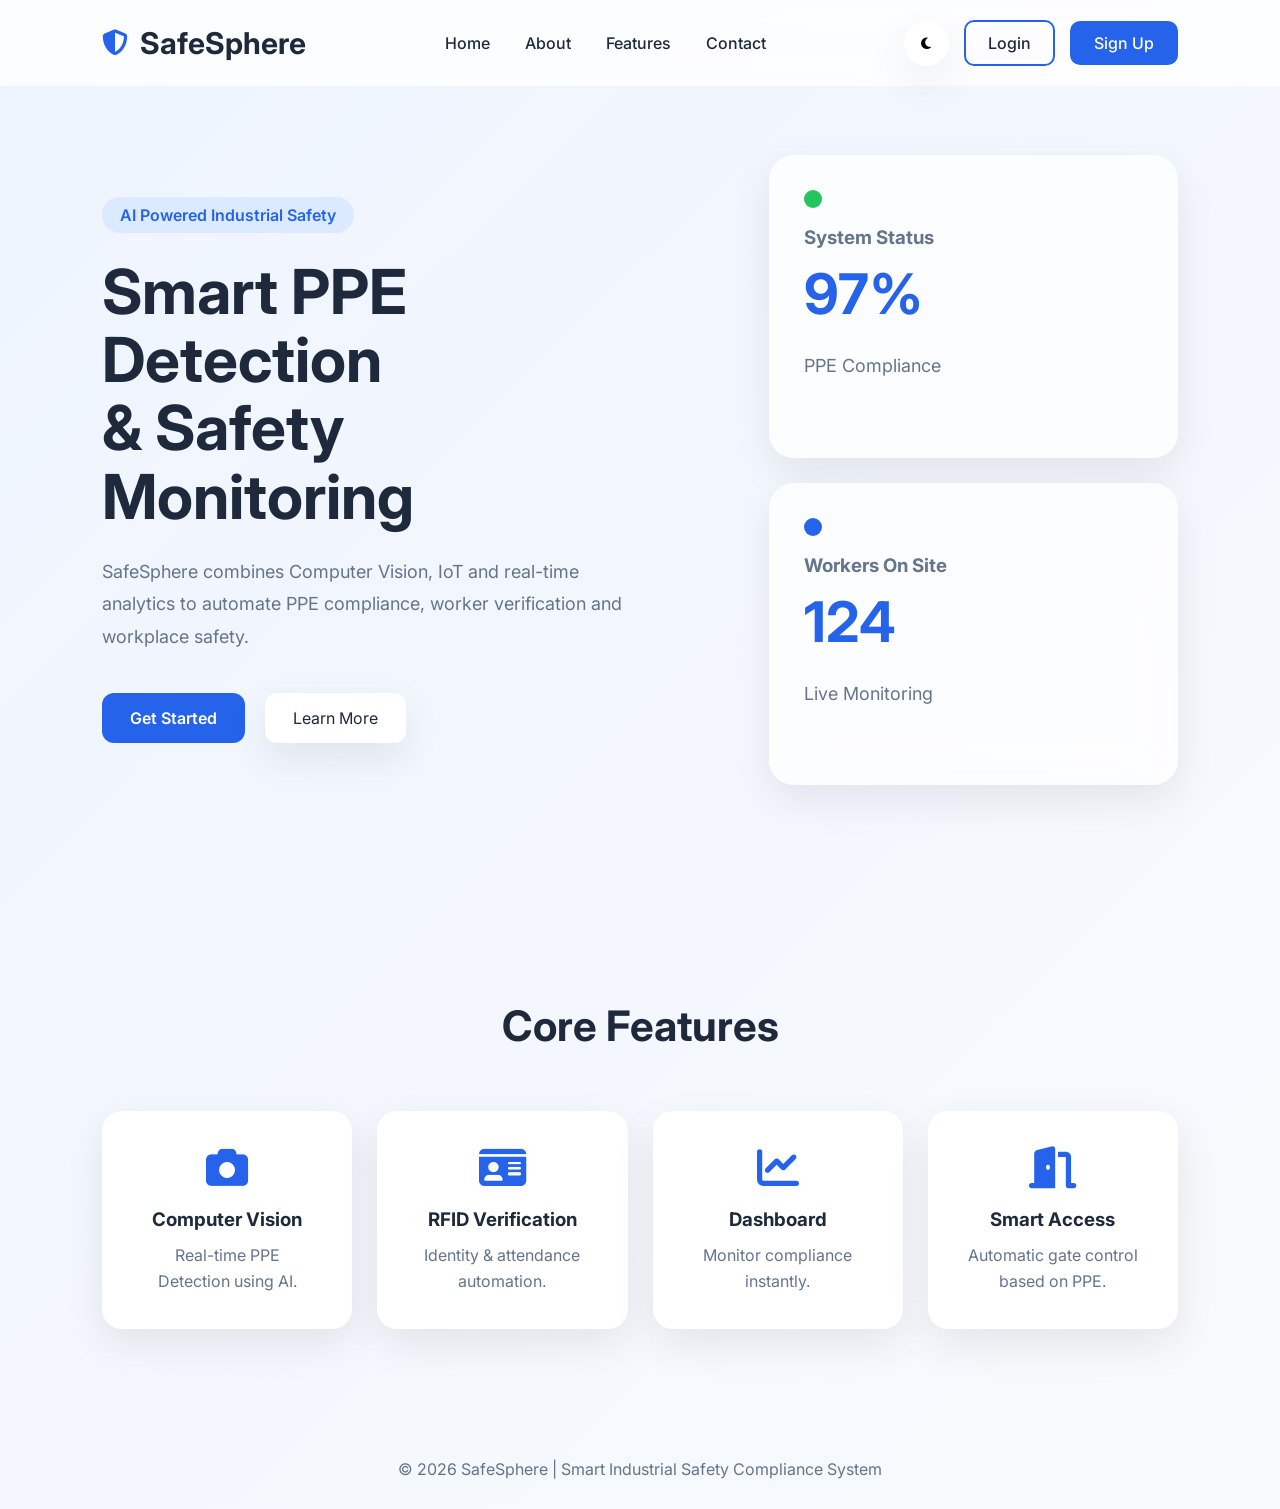
==== index.html @ 7d438024 "index.html" ====
<!DOCTYPE html>
<html lang="en">

<head>
    <meta charset="UTF-8">
    <meta name="viewport" content="width=device-width, initial-scale=1.0">

    <title>SafeSphere | Smart Industrial Safety</title>

    <link rel="stylesheet"
        href="https://cdnjs.cloudflare.com/ajax/libs/font-awesome/6.6.0/css/all.min.css">

    <link
        href="https://fonts.googleapis.com/css2?family=Inter:wght@300;400;500;600;700;800&display=swap"
        rel="stylesheet">

    <link rel="stylesheet" href="css/index.css">
</head>

<body>

    <!-- NAVBAR -->

    <nav class="navbar">

        <div class="logo">

            <i class="fa-solid fa-shield-halved"></i>

            <h2>SafeSphere</h2>

        </div>

        <ul>

            <li><a href="#">Home</a></li>

            <li><a href="#">About</a></li>

            <li><a href="#">Features</a></li>

            <li><a href="#">Contact</a></li>

        </ul>

        <div class="nav-buttons">

            <button id="theme-btn">

                <i class="fa-solid fa-moon"></i>

            </button>

            <a href="login.html" class="login-btn">

                Login

            </a>

            <a href="signup.html" class="signup-btn">

                Sign Up

            </a>

        </div>

    </nav>



    <!-- HERO -->

    <section class="hero">

        <div class="hero-text">

            <span class="tag">

                AI Powered Industrial Safety

            </span>

            <h1>

                Smart PPE Detection
                <br>
                & Safety Monitoring

            </h1>

            <p>

                SafeSphere combines Computer Vision, IoT and
                real-time analytics to automate PPE compliance,
                worker verification and workplace safety.

            </p>

            <div class="hero-buttons">

                <a href="login.html" class="primary">

                    Get Started

                </a>

                <a href="#" class="secondary">

                    Learn More

                </a>

            </div>

        </div>



        <div class="hero-right">

            <div class="glass-card">

                <div class="circle green"></div>

                <h3>System Status</h3>

                <h1>97%</h1>

                <p>PPE Compliance</p>

            </div>

            <div class="glass-card">

                <div class="circle blue"></div>

                <h3>Workers On Site</h3>

                <h1>124</h1>

                <p>Live Monitoring</p>

            </div>

        </div>

    </section>



    <!-- FEATURES -->

    <section class="features">

        <h2>Core Features</h2>

        <div class="feature-grid">

            <div class="feature">

                <i class="fa-solid fa-camera"></i>

                <h3>Computer Vision</h3>

                <p>Real-time PPE Detection using AI.</p>

            </div>

            <div class="feature">

                <i class="fa-solid fa-id-card"></i>

                <h3>RFID Verification</h3>

                <p>Identity & attendance automation.</p>

            </div>

            <div class="feature">

                <i class="fa-solid fa-chart-line"></i>

                <h3>Dashboard</h3>

                <p>Monitor compliance instantly.</p>

            </div>

            <div class="feature">

                <i class="fa-solid fa-door-open"></i>

                <h3>Smart Access</h3>

                <p>Automatic gate control based on PPE.</p>

            </div>

        </div>

    </section>



    <footer>

        © 2026 SafeSphere | Smart Industrial Safety Compliance System

    </footer>

<script src="js/index.js"></script>

</body>
</html>
---- css/index.css ----
*{
    margin:0;
    padding:0;
    box-sizing:border-box;
    font-family:'Inter',sans-serif;
}

:root{
    --primary:#2563EB;
    --dark:#0F172A;
    --light:#F8FAFC;
    --text:#1E293B;
    --gray:#64748B;
    --card:rgba(255,255,255,.75);
    --shadow:0 15px 40px rgba(0,0,0,.08);
}

body{
    background:linear-gradient(135deg,#EEF4FF,#F8FAFC);
    color:var(--text);
    transition:.4s;
}

/* NAVBAR */

.navbar{

    position:fixed;
    top:0;
    left:0;

    width:100%;

    display:flex;
    justify-content:space-between;
    align-items:center;

    padding:20px 8%;

    background:rgba(255,255,255,.8);
    backdrop-filter:blur(15px);

    z-index:999;
}

.logo{

    display:flex;
    align-items:center;
    gap:12px;

    font-size:20px;
    font-weight:700;

}

.logo i{

    color:var(--primary);
    font-size:26px;

}

.navbar ul{

    display:flex;
    gap:35px;

    list-style:none;

}

.navbar a{

    text-decoration:none;
    color:var(--text);
    font-weight:500;

}

.navbar a:hover{

    color:var(--primary);

}

.nav-buttons{

    display:flex;
    gap:15px;
    align-items:center;

}

.nav-buttons button{

    width:45px;
    height:45px;

    border:none;

    border-radius:50%;

    background:white;

    cursor:pointer;

    box-shadow:var(--shadow);

}

.login-btn{

    padding:11px 22px;

    border-radius:10px;

    border:2px solid var(--primary);

    color:var(--primary);

}

.signup-btn{

    padding:12px 24px;

    border-radius:10px;

    background:var(--primary);

    color:white !important;

}

/* HERO */

.hero{

    min-height:100vh;

    display:flex;

    justify-content:space-between;

    align-items:center;

    padding:120px 8% 80px;

}

.hero-text{

    width:50%;

}

.tag{

    display:inline-block;

    background:#DBEAFE;

    color:#2563EB;

    padding:8px 18px;

    border-radius:30px;

    margin-bottom:25px;

    font-weight:600;

}

.hero h1{

    font-size:62px;

    line-height:1.1;

    margin-bottom:25px;

}

.hero p{

    font-size:18px;

    color:var(--gray);

    line-height:1.8;

    margin-bottom:40px;

}

.hero-buttons{

    display:flex;

    gap:20px;

}

.primary{

    padding:15px 28px;

    background:var(--primary);

    color:white;

    border-radius:12px;

    text-decoration:none;

    font-weight:600;

}

.secondary{

    padding:15px 28px;

    background:white;

    color:var(--text);

    border-radius:12px;

    text-decoration:none;

    box-shadow:var(--shadow);

}

/* RIGHT */

.hero-right{

    width:38%;

    display:flex;

    flex-direction:column;

    gap:25px;

}

.glass-card{

    background:var(--card);

    backdrop-filter:blur(25px);

    border-radius:25px;

    padding:35px;

    box-shadow:var(--shadow);

    transition:.35s;

}

.glass-card:hover{

    transform:translateY(-8px);

}

.glass-card h3{

    color:var(--gray);

    margin-bottom:15px;

}

.glass-card h1{

    font-size:56px;

    color:var(--primary);

}

.circle{

    width:18px;

    height:18px;

    border-radius:50%;

    margin-bottom:18px;

}

.green{

    background:#22C55E;

}

.blue{

    background:#2563EB;

}

/* FEATURES */

.features{

    padding:100px 8%;

    text-align:center;

}

.features h2{

    font-size:42px;

    margin-bottom:60px;

}

.feature-grid{

    display:grid;

    grid-template-columns:repeat(4,1fr);

    gap:25px;

}

.feature{

    background:white;

    border-radius:20px;

    padding:35px;

    box-shadow:var(--shadow);

    transition:.35s;

}

.feature:hover{

    transform:translateY(-10px);

}

.feature i{

    font-size:42px;

    color:var(--primary);

    margin-bottom:20px;

}

.feature h3{

    margin-bottom:12px;

}

.feature p{

    color:var(--gray);

    line-height:1.6;

}

/* FOOTER */

footer{

    text-align:center;

    padding:30px;

    color:var(--gray);

}

/* DARK MODE */

.dark{

    background:#0F172A;

    color:white;

}

.dark .navbar{

    background:rgba(15,23,42,.85);

}

.dark .feature,
.dark .glass-card,
.dark .secondary,
.dark .nav-buttons button{

    background:#1E293B;

    color:white;

}

.dark .navbar a{

    color:white;

}

.dark .hero p,
.dark .feature p{

    color:#CBD5E1;

}

/* RESPONSIVE */

@media(max-width:1000px){

.hero{

flex-direction:column;

text-align:center;

}

.hero-text{

width:100%;

}

.hero-right{

width:100%;

margin-top:50px;

}

.feature-grid{

grid-template-columns:repeat(2,1fr);

}

}

@media(max-width:700px){

.navbar ul{

display:none;

}

.feature-grid{

grid-template-columns:1fr;

}

.hero h1{

font-size:42px;

}

}
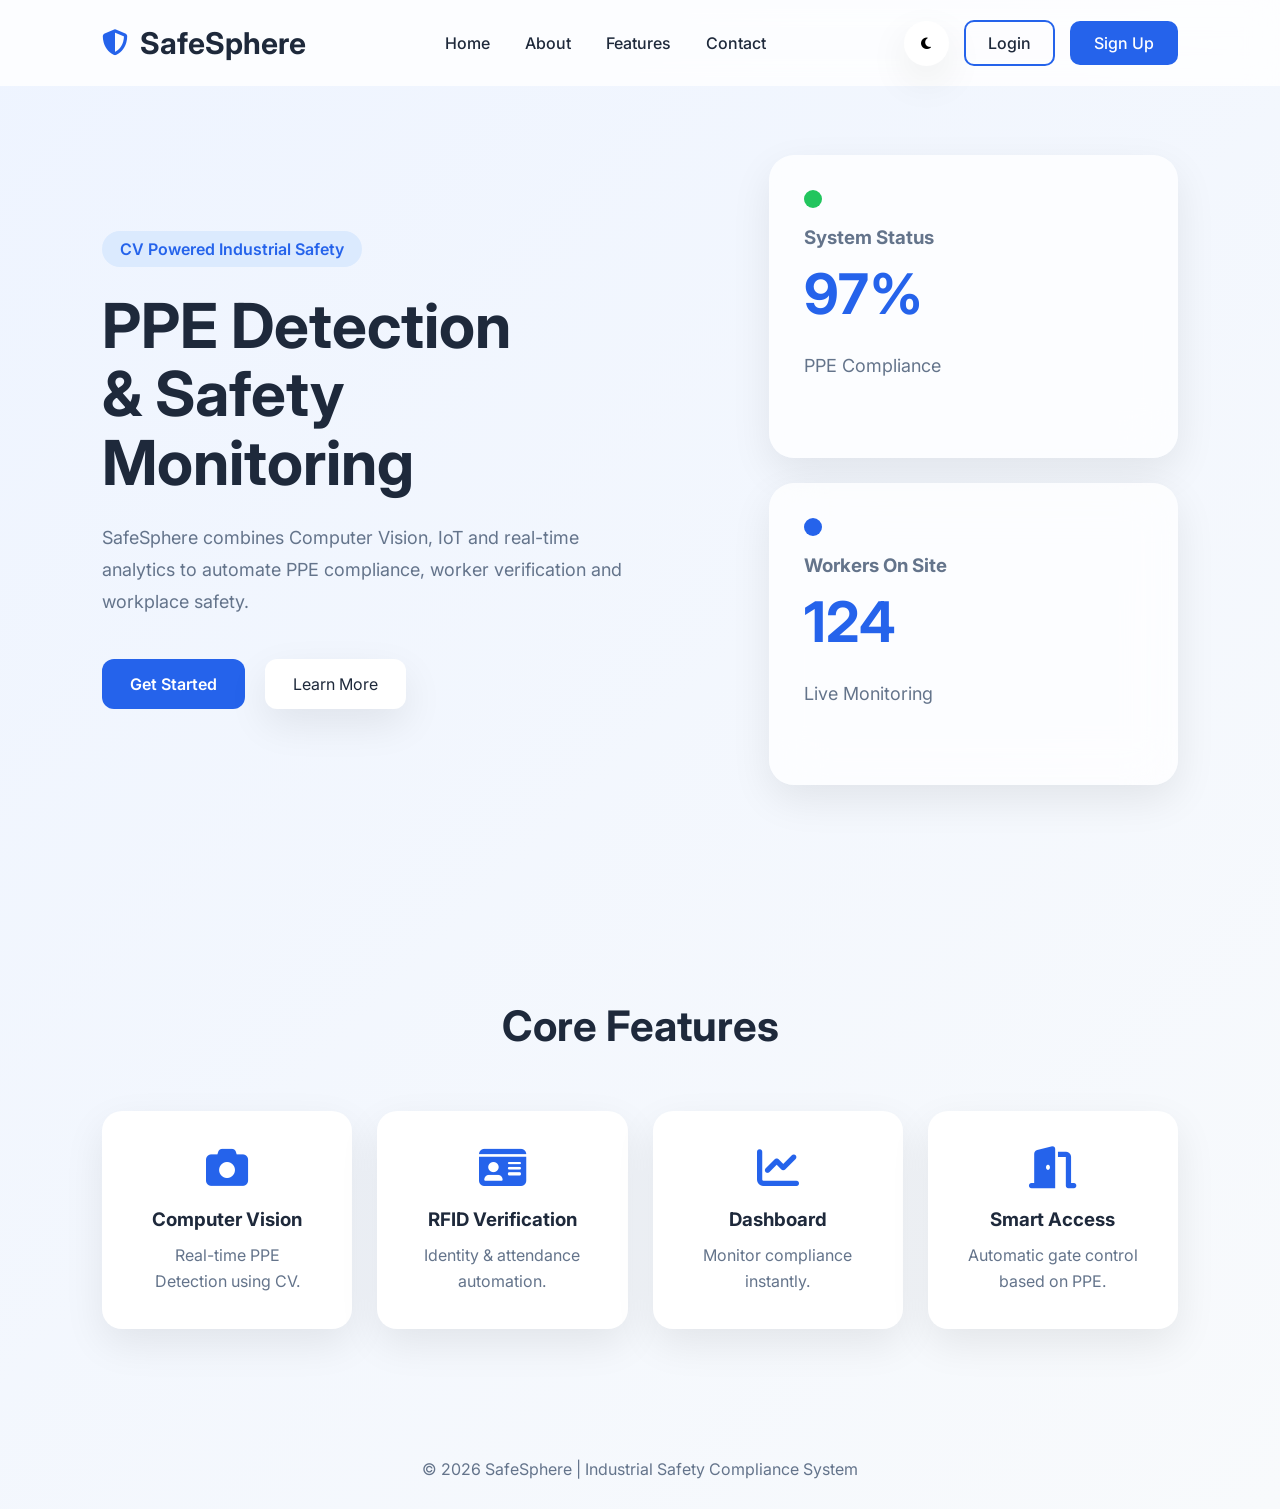
==== commit b7691173: "new files" ====
--- a/index.html
+++ b/index.html
@@ -77,13 +77,13 @@
 
             <span class="tag">
 
-                AI Powered Industrial Safety
+                CV Powered Industrial Safety
 
             </span>
 
             <h1>
 
-                Smart PPE Detection
+                PPE Detection
                 <br>
                 & Safety Monitoring
 
@@ -163,7 +163,7 @@
 
                 <h3>Computer Vision</h3>
 
-                <p>Real-time PPE Detection using AI.</p>
+                <p>Real-time PPE Detection using CV.</p>
 
             </div>
 
@@ -205,7 +205,7 @@
 
     <footer>
 
-        © 2026 SafeSphere | Smart Industrial Safety Compliance System
+        © 2026 SafeSphere | Industrial Safety Compliance System
 
     </footer>
 
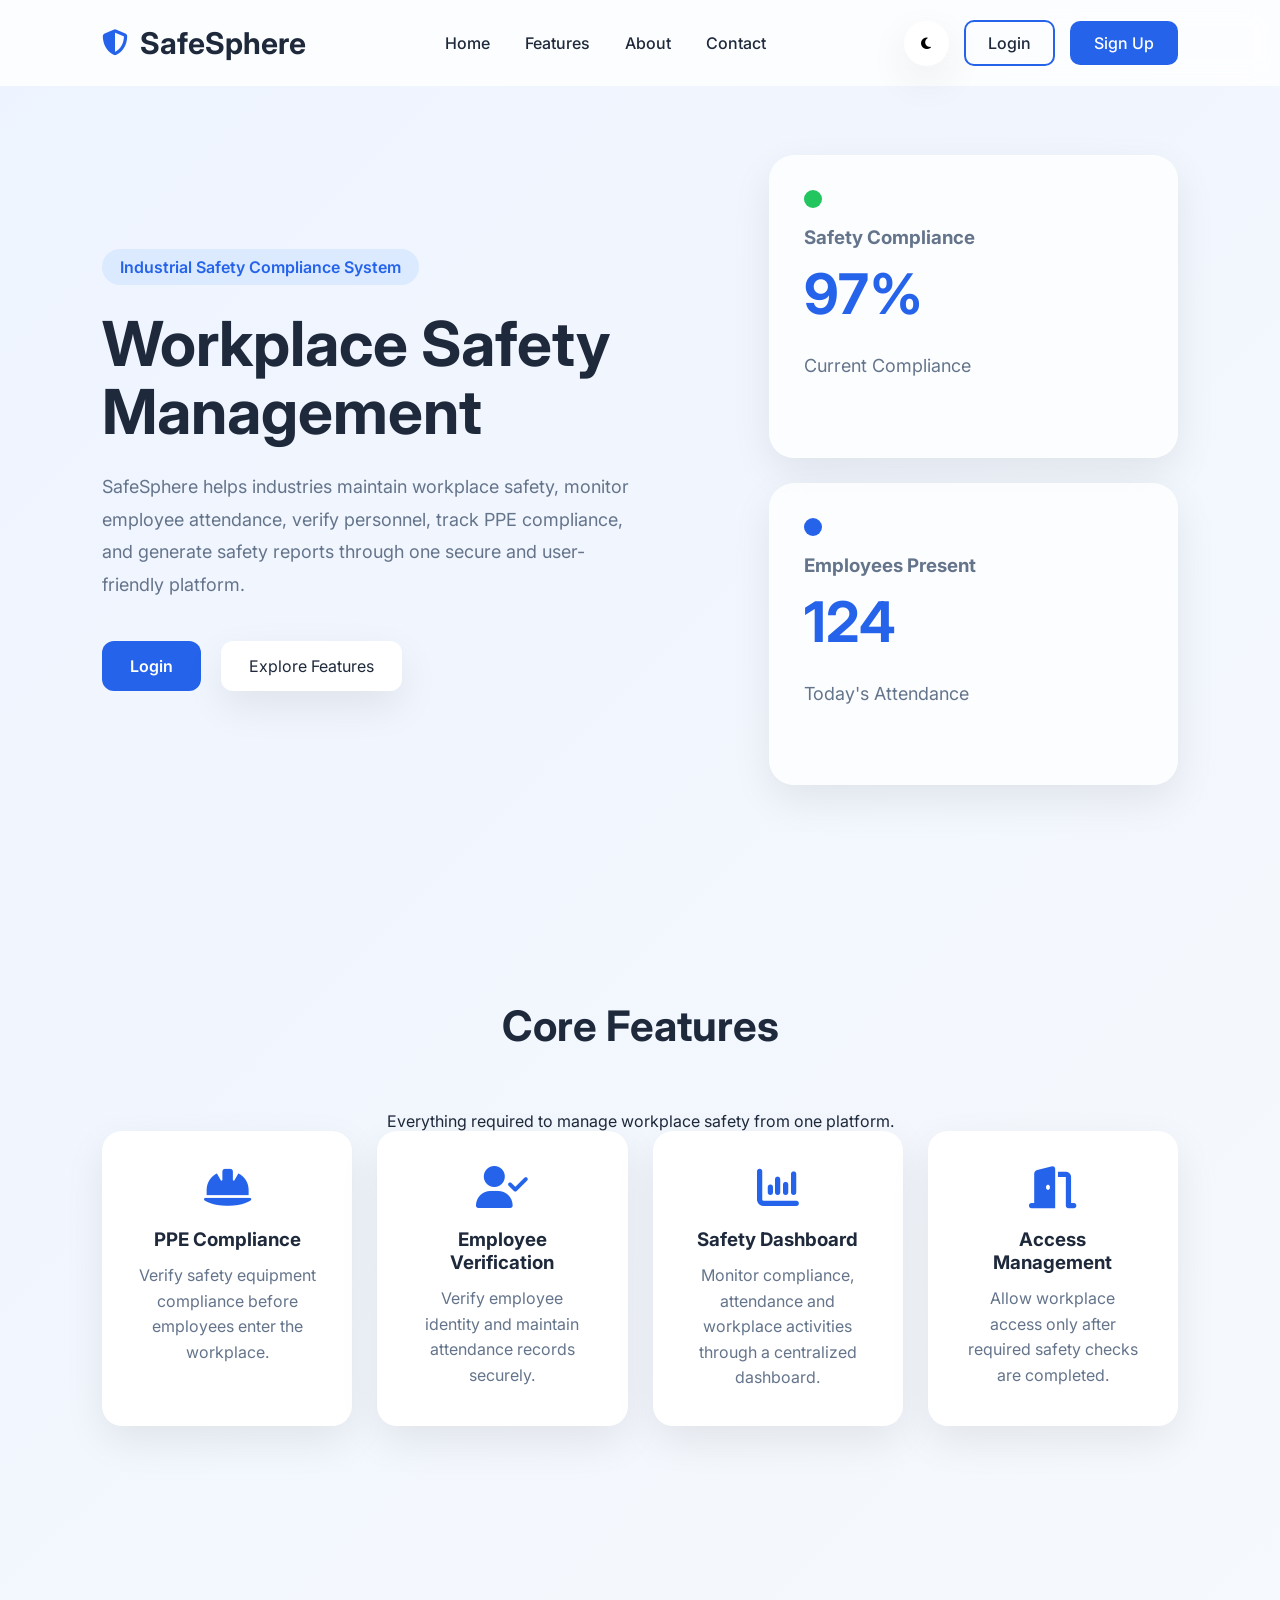
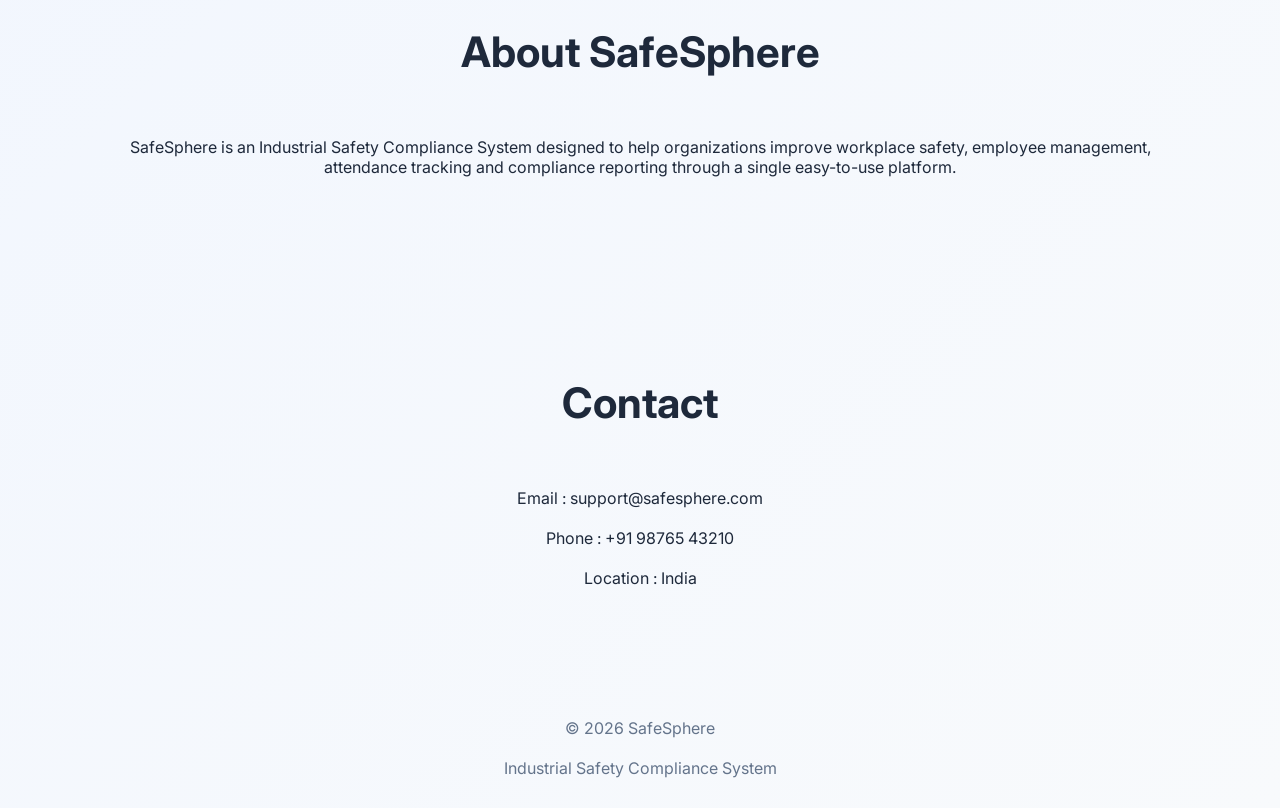
==== commit 1af6512d: "Update index.html for branding and content changes" ====
--- a/index.html
+++ b/index.html
@@ -5,21 +5,24 @@
     <meta charset="UTF-8">
     <meta name="viewport" content="width=device-width, initial-scale=1.0">
 
-    <title>SafeSphere | Smart Industrial Safety</title>
-
+    <title>SafeSphere | Industrial Safety Compliance System</title>
+
+    <!-- Font Awesome -->
     <link rel="stylesheet"
         href="https://cdnjs.cloudflare.com/ajax/libs/font-awesome/6.6.0/css/all.min.css">
 
-    <link
-        href="https://fonts.googleapis.com/css2?family=Inter:wght@300;400;500;600;700;800&display=swap"
+    <!-- Google Fonts -->
+    <link href="https://fonts.googleapis.com/css2?family=Inter:wght@300;400;500;600;700;800&display=swap"
         rel="stylesheet">
 
+    <!-- Main CSS -->
     <link rel="stylesheet" href="css/index.css">
+
 </head>
 
 <body>
 
-    <!-- NAVBAR -->
+    <!-- ================= NAVBAR ================= -->
 
     <nav class="navbar">
 
@@ -35,11 +38,11 @@
 
             <li><a href="#">Home</a></li>
 
-            <li><a href="#">About</a></li>
-
-            <li><a href="#">Features</a></li>
-
-            <li><a href="#">Contact</a></li>
+            <li><a href="#features">Features</a></li>
+
+            <li><a href="#about">About</a></li>
+
+            <li><a href="#contact">Contact</a></li>
 
         </ul>
 
@@ -67,9 +70,7 @@
 
     </nav>
 
-
-
-    <!-- HERO -->
+    <!-- ================= HERO SECTION ================= -->
 
     <section class="hero">
 
@@ -77,23 +78,24 @@
 
             <span class="tag">
 
-                CV Powered Industrial Safety
+                Industrial Safety Compliance System
 
             </span>
 
             <h1>
 
-                PPE Detection
+                Workplace Safety
                 <br>
-                & Safety Monitoring
+                Management
 
             </h1>
 
             <p>
 
-                SafeSphere combines Computer Vision, IoT and
-                real-time analytics to automate PPE compliance,
-                worker verification and workplace safety.
+                SafeSphere helps industries maintain workplace safety,
+                monitor employee attendance, verify personnel,
+                track PPE compliance, and generate safety reports
+                through one secure and user-friendly platform.
 
             </p>
 
@@ -101,13 +103,13 @@
 
                 <a href="login.html" class="primary">
 
-                    Get Started
+                    Login
 
                 </a>
 
-                <a href="#" class="secondary">
-
-                    Learn More
+                <a href="#features" class="secondary">
+
+                    Explore Features
 
                 </a>
 
@@ -115,19 +117,17 @@
 
         </div>
 
-
-
         <div class="hero-right">
 
             <div class="glass-card">
 
                 <div class="circle green"></div>
 
-                <h3>System Status</h3>
+                <h3>Safety Compliance</h3>
 
                 <h1>97%</h1>
 
-                <p>PPE Compliance</p>
+                <p>Current Compliance</p>
 
             </div>
 
@@ -135,55 +135,65 @@
 
                 <div class="circle blue"></div>
 
-                <h3>Workers On Site</h3>
+                <h3>Employees Present</h3>
 
                 <h1>124</h1>
 
-                <p>Live Monitoring</p>
-
-            </div>
-
-        </div>
-
-    </section>
-
-
-
-    <!-- FEATURES -->
-
-    <section class="features">
+                <p>Today's Attendance</p>
+
+            </div>
+
+        </div>
+
+    </section>
+        <!-- ================= FEATURES ================= -->
+
+    <section class="features" id="features">
 
         <h2>Core Features</h2>
 
+        <p class="section-text">
+            Everything required to manage workplace safety from one platform.
+        </p>
+
         <div class="feature-grid">
 
             <div class="feature">
 
-                <i class="fa-solid fa-camera"></i>
-
-                <h3>Computer Vision</h3>
-
-                <p>Real-time PPE Detection using CV.</p>
-
-            </div>
-
-            <div class="feature">
-
-                <i class="fa-solid fa-id-card"></i>
-
-                <h3>RFID Verification</h3>
-
-                <p>Identity & attendance automation.</p>
-
-            </div>
-
-            <div class="feature">
-
-                <i class="fa-solid fa-chart-line"></i>
-
-                <h3>Dashboard</h3>
-
-                <p>Monitor compliance instantly.</p>
+                <i class="fa-solid fa-helmet-safety"></i>
+
+                <h3>PPE Compliance</h3>
+
+                <p>
+                    Verify safety equipment compliance before employees
+                    enter the workplace.
+                </p>
+
+            </div>
+
+            <div class="feature">
+
+                <i class="fa-solid fa-user-check"></i>
+
+                <h3>Employee Verification</h3>
+
+                <p>
+                    Verify employee identity and maintain attendance
+                    records securely.
+                </p>
+
+            </div>
+
+            <div class="feature">
+
+                <i class="fa-solid fa-chart-column"></i>
+
+                <h3>Safety Dashboard</h3>
+
+                <p>
+                    Monitor compliance, attendance and workplace
+                    activities through a centralized dashboard.
+                </p>
 
             </div>
 
@@ -191,25 +201,76 @@
 
                 <i class="fa-solid fa-door-open"></i>
 
-                <h3>Smart Access</h3>
-
-                <p>Automatic gate control based on PPE.</p>
-
-            </div>
-
-        </div>
-
-    </section>
-
-
+                <h3>Access Management</h3>
+
+                <p>
+                    Allow workplace access only after required
+                    safety checks are completed.
+                </p>
+
+            </div>
+
+        </div>
+
+    </section>
+
+    <!-- ================= ABOUT ================= -->
+
+    <section class="features" id="about">
+
+        <h2>About SafeSphere</h2>
+
+        <p class="section-text">
+
+            SafeSphere is an Industrial Safety Compliance System
+            designed to help organizations improve workplace safety,
+            employee management, attendance tracking and compliance
+            reporting through a single easy-to-use platform.
+
+        </p>
+
+    </section>
+
+    <!-- ================= CONTACT ================= -->
+
+    <section class="features" id="contact">
+
+        <h2>Contact</h2>
+
+        <p class="section-text">
+
+            Email : support@safesphere.com
+
+            <br><br>
+
+            Phone : +91 98765 43210
+
+            <br><br>
+
+            Location : India
+
+        </p>
+
+    </section>
+
+    <!-- ================= FOOTER ================= -->
 
     <footer>
 
-        © 2026 SafeSphere | Industrial Safety Compliance System
+        <p>
+
+            © 2026 SafeSphere
+
+            <br><br>
+
+            Industrial Safety Compliance System
+
+        </p>
 
     </footer>
 
-<script src="js/index.js"></script>
+    <script src="js/index.js"></script>
 
 </body>
-</html>+
+</html>
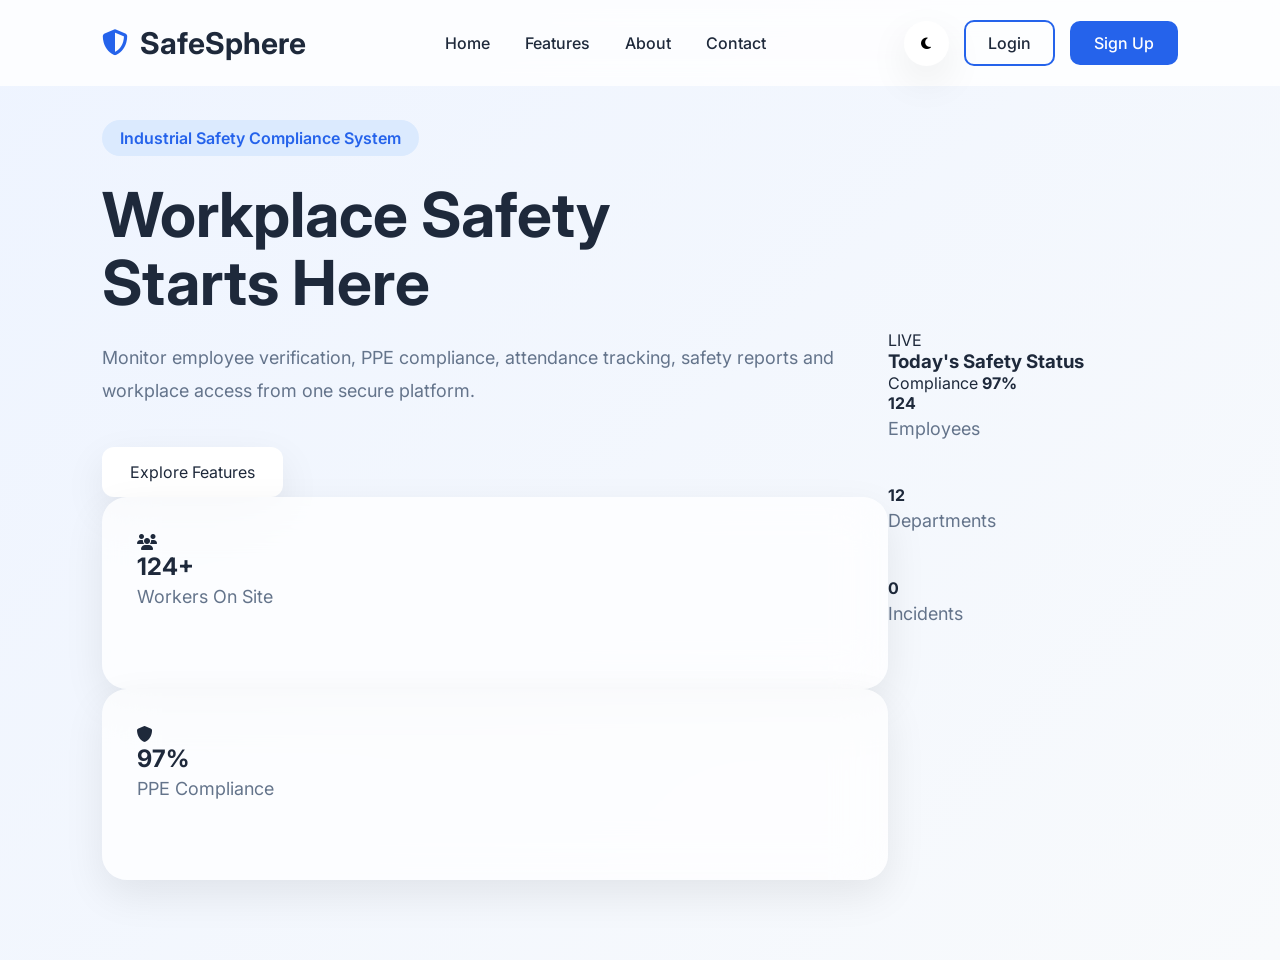
==== commit d6a14e69: "Update index.html" ====
--- a/index.html
+++ b/index.html
@@ -4,114 +4,112 @@
 <head>
     <meta charset="UTF-8">
     <meta name="viewport" content="width=device-width, initial-scale=1.0">
-
     <title>SafeSphere | Industrial Safety Compliance System</title>
 
-    <!-- Font Awesome -->
     <link rel="stylesheet"
         href="https://cdnjs.cloudflare.com/ajax/libs/font-awesome/6.6.0/css/all.min.css">
 
-    <!-- Google Fonts -->
-    <link href="https://fonts.googleapis.com/css2?family=Inter:wght@300;400;500;600;700;800&display=swap"
+    <link
+        href="https://fonts.googleapis.com/css2?family=Inter:wght@300;400;500;600;700;800&display=swap"
         rel="stylesheet">
 
-    <!-- Main CSS -->
     <link rel="stylesheet" href="css/index.css">
-
 </head>
 
 <body>
 
-    <!-- ================= NAVBAR ================= -->
+    <!-- Animated Background -->
+    <div class="bg-circle circle1"></div>
+    <div class="bg-circle circle2"></div>
+    <div class="bg-circle circle3"></div>
+
+    <!-- Navbar -->
 
     <nav class="navbar">
 
         <div class="logo">
-
             <i class="fa-solid fa-shield-halved"></i>
-
             <h2>SafeSphere</h2>
-
         </div>
 
-        <ul>
-
+        <ul class="nav-links">
             <li><a href="#">Home</a></li>
-
             <li><a href="#features">Features</a></li>
-
             <li><a href="#about">About</a></li>
-
             <li><a href="#contact">Contact</a></li>
-
         </ul>
 
         <div class="nav-buttons">
 
             <button id="theme-btn">
-
                 <i class="fa-solid fa-moon"></i>
-
             </button>
 
             <a href="login.html" class="login-btn">
-
                 Login
-
             </a>
 
             <a href="signup.html" class="signup-btn">
-
                 Sign Up
-
             </a>
 
         </div>
 
     </nav>
 
-    <!-- ================= HERO SECTION ================= -->
+    <!-- Hero -->
 
     <section class="hero">
 
-        <div class="hero-text">
+        <div class="hero-left">
 
             <span class="tag">
-
                 Industrial Safety Compliance System
-
             </span>
 
             <h1>
-
                 Workplace Safety
                 <br>
-                Management
-
+                Starts Here
             </h1>
 
             <p>
+                Monitor employee verification, PPE compliance,
+                attendance tracking, safety reports and workplace
+                access from one secure platform.
+            </p>
 
-                SafeSphere helps industries maintain workplace safety,
-                monitor employee attendance, verify personnel,
-                track PPE compliance, and generate safety reports
-                through one secure and user-friendly platform.
-
-            </p>
+            <!-- Login button removed here -->
 
             <div class="hero-buttons">
 
-                <a href="login.html" class="primary">
-
-                    Login
-
+                <a href="#features" class="secondary">
+                    Explore Features
                 </a>
 
-                <a href="#features" class="secondary">
+            </div>
 
-                    Explore Features
+            <div class="stats-row">
 
-                </a>
+                <div class="glass-card">
+
+                    <i class="fa-solid fa-users"></i>
+
+                    <h2>124+</h2>
+
+                    <p>Workers On Site</p>
+
+                </div>
+
+                <div class="glass-card">
+
+                    <i class="fa-solid fa-shield"></i>
+
+                    <h2>97%</h2>
+
+                    <p>PPE Compliance</p>
+
+                </div>
 
             </div>
 
@@ -119,158 +117,49 @@
 
         <div class="hero-right">
 
-            <div class="glass-card">
+            <div class="dashboard-card">
 
-                <div class="circle green"></div>
+                <div class="status">
+                    LIVE
+                </div>
 
-                <h3>Safety Compliance</h3>
+                <h3>Today's Safety Status</h3>
 
-                <h1>97%</h1>
+                <div class="progress-box">
 
-                <p>Current Compliance</p>
+                    <span>Compliance</span>
 
-            </div>
+                    <strong>97%</strong>
 
-            <div class="glass-card">
+                </div>
 
-                <div class="circle blue"></div>
+                <div class="progress">
 
-                <h3>Employees Present</h3>
+                    <div class="progress-fill"></div>
 
-                <h1>124</h1>
+                </div>
 
-                <p>Today's Attendance</p>
+                <div class="dashboard-stats">
+
+                    <div>
+                        <h4>124</h4>
+                        <p>Employees</p>
+                    </div>
+
+                    <div>
+                        <h4>12</h4>
+                        <p>Departments</p>
+                    </div>
+
+                    <div>
+                        <h4>0</h4>
+                        <p>Incidents</p>
+                    </div>
+
+                </div>
 
             </div>
 
         </div>
 
     </section>
-        <!-- ================= FEATURES ================= -->
-
-    <section class="features" id="features">
-
-        <h2>Core Features</h2>
-
-        <p class="section-text">
-            Everything required to manage workplace safety from one platform.
-        </p>
-
-        <div class="feature-grid">
-
-            <div class="feature">
-
-                <i class="fa-solid fa-helmet-safety"></i>
-
-                <h3>PPE Compliance</h3>
-
-                <p>
-                    Verify safety equipment compliance before employees
-                    enter the workplace.
-                </p>
-
-            </div>
-
-            <div class="feature">
-
-                <i class="fa-solid fa-user-check"></i>
-
-                <h3>Employee Verification</h3>
-
-                <p>
-                    Verify employee identity and maintain attendance
-                    records securely.
-                </p>
-
-            </div>
-
-            <div class="feature">
-
-                <i class="fa-solid fa-chart-column"></i>
-
-                <h3>Safety Dashboard</h3>
-
-                <p>
-                    Monitor compliance, attendance and workplace
-                    activities through a centralized dashboard.
-                </p>
-
-            </div>
-
-            <div class="feature">
-
-                <i class="fa-solid fa-door-open"></i>
-
-                <h3>Access Management</h3>
-
-                <p>
-                    Allow workplace access only after required
-                    safety checks are completed.
-                </p>
-
-            </div>
-
-        </div>
-
-    </section>
-
-    <!-- ================= ABOUT ================= -->
-
-    <section class="features" id="about">
-
-        <h2>About SafeSphere</h2>
-
-        <p class="section-text">
-
-            SafeSphere is an Industrial Safety Compliance System
-            designed to help organizations improve workplace safety,
-            employee management, attendance tracking and compliance
-            reporting through a single easy-to-use platform.
-
-        </p>
-
-    </section>
-
-    <!-- ================= CONTACT ================= -->
-
-    <section class="features" id="contact">
-
-        <h2>Contact</h2>
-
-        <p class="section-text">
-
-            Email : support@safesphere.com
-
-            <br><br>
-
-            Phone : +91 98765 43210
-
-            <br><br>
-
-            Location : India
-
-        </p>
-
-    </section>
-
-    <!-- ================= FOOTER ================= -->
-
-    <footer>
-
-        <p>
-
-            © 2026 SafeSphere
-
-            <br><br>
-
-            Industrial Safety Compliance System
-
-        </p>
-
-    </footer>
-
-    <script src="js/index.js"></script>
-
-</body>
-
-</html>
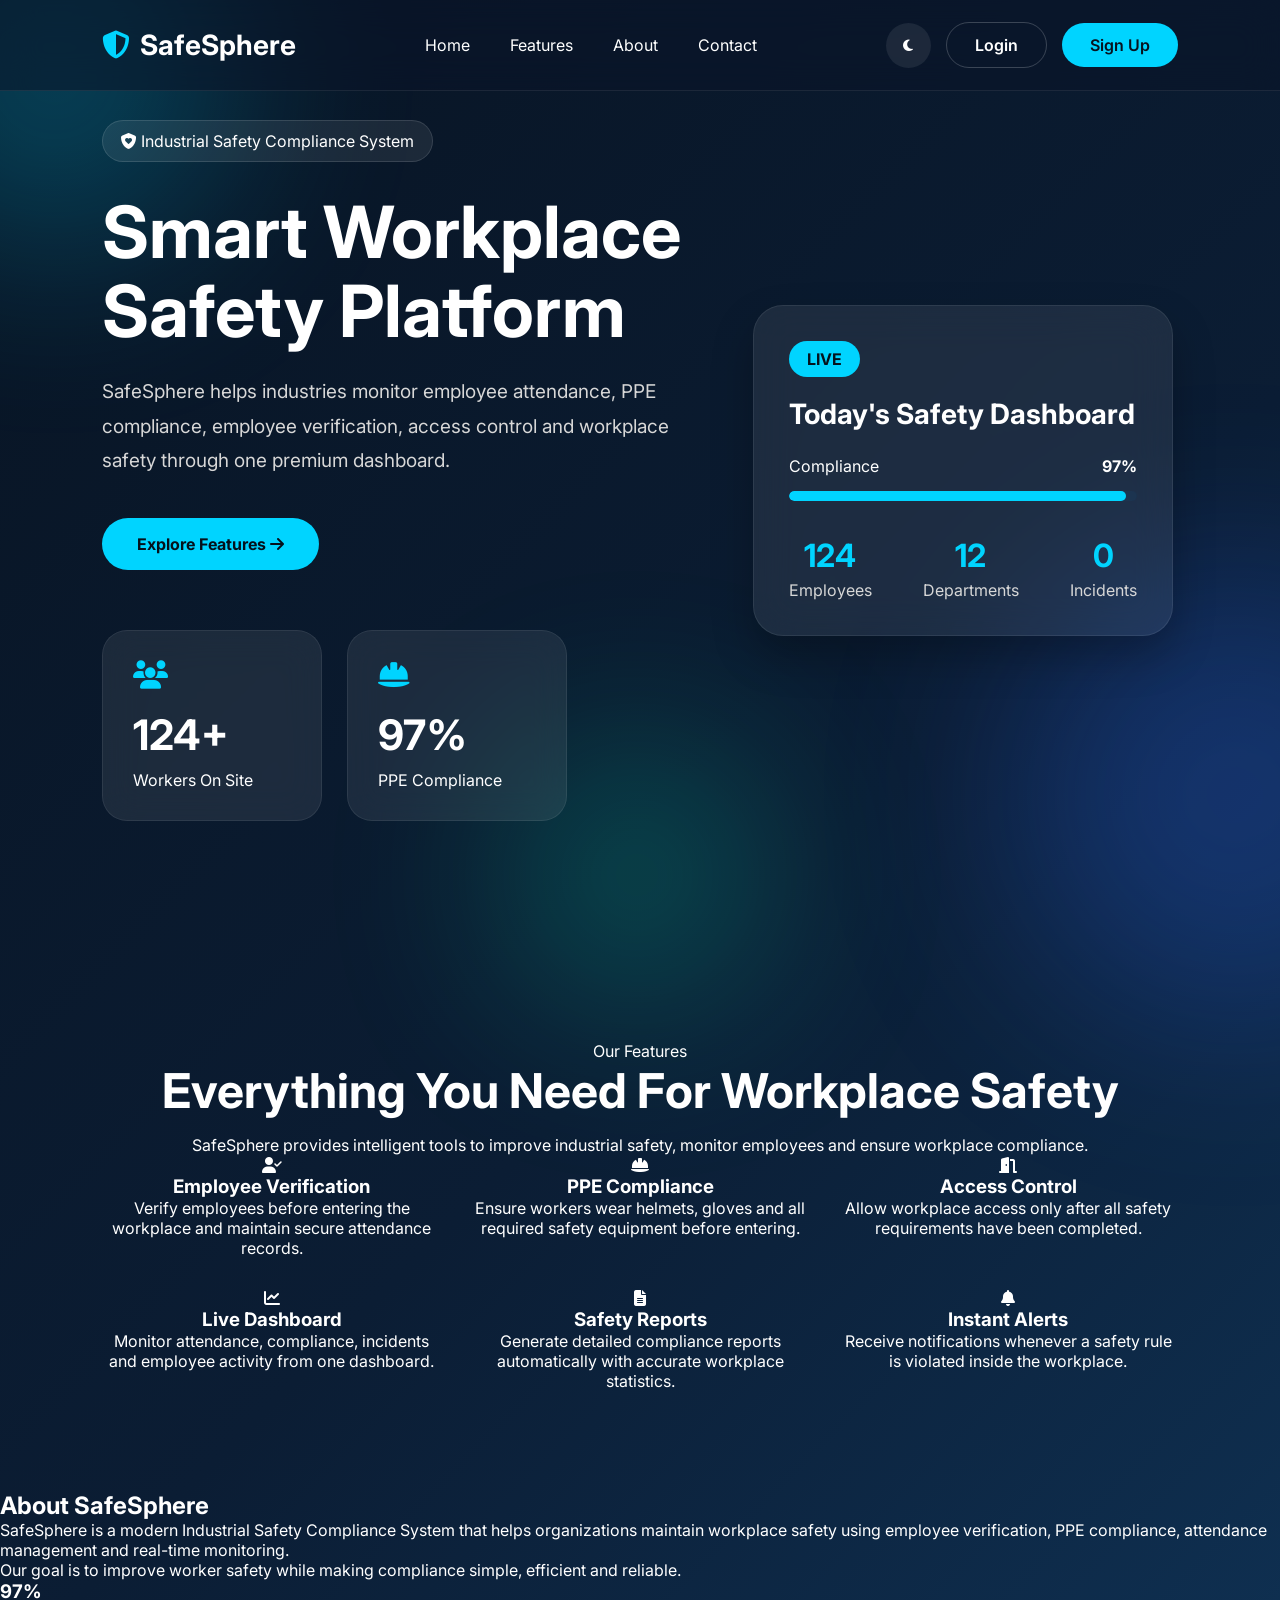
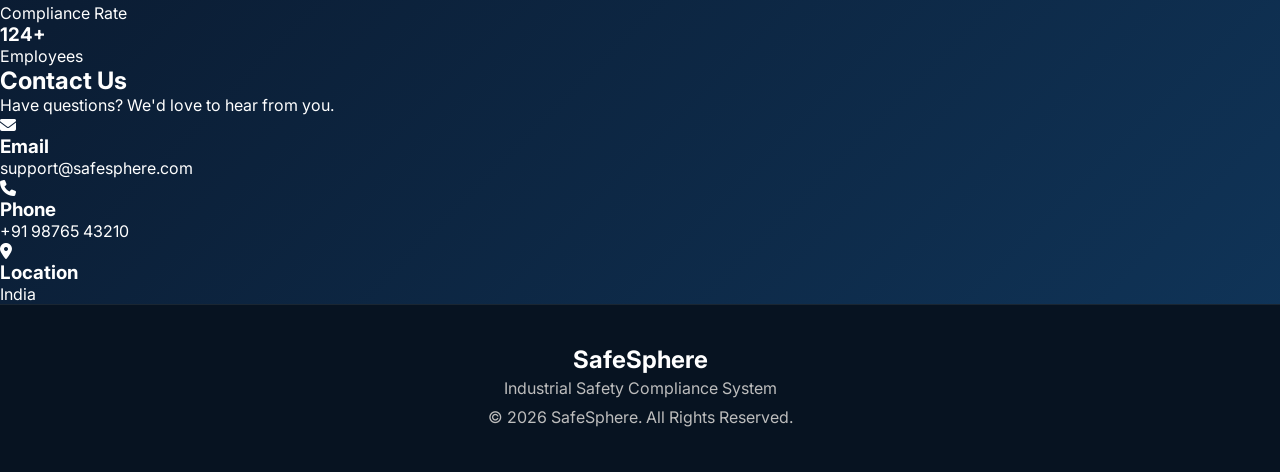
==== commit 40a78ced: "Update index.html" ====
--- a/index.html
+++ b/index.html
@@ -2,89 +2,125 @@
 <html lang="en">
 
 <head>
+
     <meta charset="UTF-8">
     <meta name="viewport" content="width=device-width, initial-scale=1.0">
+
     <title>SafeSphere | Industrial Safety Compliance System</title>
 
+    <!-- Font Awesome -->
     <link rel="stylesheet"
         href="https://cdnjs.cloudflare.com/ajax/libs/font-awesome/6.6.0/css/all.min.css">
 
-    <link
-        href="https://fonts.googleapis.com/css2?family=Inter:wght@300;400;500;600;700;800&display=swap"
+    <!-- Google Font -->
+    <link href="https://fonts.googleapis.com/css2?family=Inter:wght@300;400;500;600;700;800&display=swap"
         rel="stylesheet">
 
+    <!-- CSS -->
     <link rel="stylesheet" href="css/index.css">
+
 </head>
 
 <body>
 
-    <!-- Animated Background -->
+    <!-- ================= BACKGROUND ================= -->
+
     <div class="bg-circle circle1"></div>
     <div class="bg-circle circle2"></div>
     <div class="bg-circle circle3"></div>
-
-    <!-- Navbar -->
+    <div class="bg-circle circle4"></div>
+    <div class="bg-circle circle5"></div>
+    <div class="bg-circle circle6"></div>
+
+    <!-- ================= NAVBAR ================= -->
 
     <nav class="navbar">
 
         <div class="logo">
+
             <i class="fa-solid fa-shield-halved"></i>
+
             <h2>SafeSphere</h2>
+
         </div>
 
         <ul class="nav-links">
-            <li><a href="#">Home</a></li>
+
+            <li><a href="#" class="active">Home</a></li>
+
             <li><a href="#features">Features</a></li>
+
             <li><a href="#about">About</a></li>
+
             <li><a href="#contact">Contact</a></li>
+
         </ul>
 
         <div class="nav-buttons">
 
             <button id="theme-btn">
+
                 <i class="fa-solid fa-moon"></i>
+
             </button>
 
             <a href="login.html" class="login-btn">
+
                 Login
+
             </a>
 
             <a href="signup.html" class="signup-btn">
+
                 Sign Up
+
             </a>
 
         </div>
 
     </nav>
 
-    <!-- Hero -->
+    <!-- ================= HERO ================= -->
 
     <section class="hero">
 
         <div class="hero-left">
 
             <span class="tag">
+
+                <i class="fa-solid fa-shield-heart"></i>
+
                 Industrial Safety Compliance System
+
             </span>
 
             <h1>
-                Workplace Safety
+
+                Smart Workplace
+
                 <br>
-                Starts Here
+
+                Safety Platform
+
             </h1>
 
             <p>
-                Monitor employee verification, PPE compliance,
-                attendance tracking, safety reports and workplace
-                access from one secure platform.
-            </p>
-
-            <!-- Login button removed here -->
+
+                SafeSphere helps industries monitor employee attendance,
+                PPE compliance, employee verification,
+                access control and workplace safety
+                through one premium dashboard.
+
+            </p>
 
             <div class="hero-buttons">
 
                 <a href="#features" class="secondary">
+
                     Explore Features
+
+                    <i class="fa-solid fa-arrow-right"></i>
+
                 </a>
 
             </div>
@@ -97,17 +133,17 @@
 
                     <h2>124+</h2>
 
-                    <p>Workers On Site</p>
+                    <span>Workers On Site</span>
 
                 </div>
 
                 <div class="glass-card">
 
-                    <i class="fa-solid fa-shield"></i>
+                    <i class="fa-solid fa-helmet-safety"></i>
 
                     <h2>97%</h2>
 
-                    <p>PPE Compliance</p>
+                    <span>PPE Compliance</span>
 
                 </div>
 
@@ -120,10 +156,16 @@
             <div class="dashboard-card">
 
                 <div class="status">
+
                     LIVE
-                </div>
-
-                <h3>Today's Safety Status</h3>
+
+                </div>
+
+                <h3>
+
+                    Today's Safety Dashboard
+
+                </h3>
 
                 <div class="progress-box">
 
@@ -142,18 +184,27 @@
                 <div class="dashboard-stats">
 
                     <div>
+
                         <h4>124</h4>
+
                         <p>Employees</p>
+
                     </div>
 
                     <div>
+
                         <h4>12</h4>
+
                         <p>Departments</p>
+
                     </div>
 
                     <div>
+
                         <h4>0</h4>
+
                         <p>Incidents</p>
+
                     </div>
 
                 </div>
@@ -163,3 +214,230 @@
         </div>
 
     </section>
+        <!-- ================= FEATURES ================= -->
+
+    <section class="features" id="features">
+
+        <div class="section-title">
+
+            <span>Our Features</span>
+
+            <h2>Everything You Need For Workplace Safety</h2>
+
+            <p>
+                SafeSphere provides intelligent tools to improve industrial
+                safety, monitor employees and ensure workplace compliance.
+            </p>
+
+        </div>
+
+        <div class="feature-grid">
+
+            <div class="feature-card">
+
+                <i class="fa-solid fa-user-check"></i>
+
+                <h3>Employee Verification</h3>
+
+                <p>
+                    Verify employees before entering the workplace and
+                    maintain secure attendance records.
+                </p>
+
+            </div>
+
+            <div class="feature-card">
+
+                <i class="fa-solid fa-helmet-safety"></i>
+
+                <h3>PPE Compliance</h3>
+
+                <p>
+                    Ensure workers wear helmets, gloves and all required
+                    safety equipment before entering.
+                </p>
+
+            </div>
+
+            <div class="feature-card">
+
+                <i class="fa-solid fa-door-open"></i>
+
+                <h3>Access Control</h3>
+
+                <p>
+                    Allow workplace access only after all safety
+                    requirements have been completed.
+                </p>
+
+            </div>
+
+            <div class="feature-card">
+
+                <i class="fa-solid fa-chart-line"></i>
+
+                <h3>Live Dashboard</h3>
+
+                <p>
+                    Monitor attendance, compliance,
+                    incidents and employee activity
+                    from one dashboard.
+                </p>
+
+            </div>
+
+            <div class="feature-card">
+
+                <i class="fa-solid fa-file-lines"></i>
+
+                <h3>Safety Reports</h3>
+
+                <p>
+                    Generate detailed compliance
+                    reports automatically with
+                    accurate workplace statistics.
+                </p>
+
+            </div>
+
+            <div class="feature-card">
+
+                <i class="fa-solid fa-bell"></i>
+
+                <h3>Instant Alerts</h3>
+
+                <p>
+                    Receive notifications whenever
+                    a safety rule is violated
+                    inside the workplace.
+                </p>
+
+            </div>
+
+        </div>
+
+    </section>
+
+    <!-- ================= ABOUT ================= -->
+
+    <section class="about" id="about">
+
+        <div class="about-left">
+
+            <h2>About SafeSphere</h2>
+
+            <p>
+
+                SafeSphere is a modern Industrial Safety Compliance
+                System that helps organizations maintain workplace
+                safety using employee verification, PPE compliance,
+                attendance management and real-time monitoring.
+
+            </p>
+
+            <p>
+
+                Our goal is to improve worker safety while making
+                compliance simple, efficient and reliable.
+
+            </p>
+
+        </div>
+
+        <div class="about-right">
+
+            <div class="about-card">
+
+                <h3>97%</h3>
+
+                <span>Compliance Rate</span>
+
+            </div>
+
+            <div class="about-card">
+
+                <h3>124+</h3>
+
+                <span>Employees</span>
+
+            </div>
+
+        </div>
+
+    </section>
+
+    <!-- ================= CONTACT ================= -->
+
+    <section class="contact" id="contact">
+
+        <h2>Contact Us</h2>
+
+        <p>
+            Have questions? We'd love to hear from you.
+        </p>
+
+        <div class="contact-grid">
+
+            <div class="contact-card">
+
+                <i class="fa-solid fa-envelope"></i>
+
+                <h3>Email</h3>
+
+                <p>support@safesphere.com</p>
+
+            </div>
+
+            <div class="contact-card">
+
+                <i class="fa-solid fa-phone"></i>
+
+                <h3>Phone</h3>
+
+                <p>+91 98765 43210</p>
+
+            </div>
+
+            <div class="contact-card">
+
+                <i class="fa-solid fa-location-dot"></i>
+
+                <h3>Location</h3>
+
+                <p>India</p>
+
+            </div>
+
+        </div>
+
+    </section>
+
+    <!-- ================= FOOTER ================= -->
+
+    <footer>
+
+        <div class="footer-content">
+
+            <h2>SafeSphere</h2>
+
+            <p>
+
+                Industrial Safety Compliance System
+
+            </p>
+
+            <p>
+
+                © 2026 SafeSphere. All Rights Reserved.
+
+            </p>
+
+        </div>
+
+    </footer>
+
+    <script src="js/index.js"></script>
+
+</body>
+
+</html>
--- a/css/index.css
+++ b/css/index.css
@@ -1,142 +1,181 @@
+/* ===========================
+   GOOGLE FONT
+=========================== */
+
 *{
     margin:0;
     padding:0;
     box-sizing:border-box;
     font-family:'Inter',sans-serif;
-}
-
-:root{
-    --primary:#2563EB;
-    --dark:#0F172A;
-    --light:#F8FAFC;
-    --text:#1E293B;
-    --gray:#64748B;
-    --card:rgba(255,255,255,.75);
-    --shadow:0 15px 40px rgba(0,0,0,.08);
+    scroll-behavior:smooth;
 }
 
 body{
-    background:linear-gradient(135deg,#EEF4FF,#F8FAFC);
-    color:var(--text);
-    transition:.4s;
-}
-
-/* NAVBAR */
+    background:linear-gradient(135deg,#081423,#0b1d34,#10365b);
+    color:#fff;
+    overflow-x:hidden;
+    min-height:100vh;
+}
+
+/* ===========================
+   Animated Background
+=========================== */
+
+.bg-circle{
+    position:fixed;
+    border-radius:50%;
+    filter:blur(100px);
+    opacity:.25;
+    z-index:-1;
+}
+
+.circle1{
+    width:350px;
+    height:350px;
+    background:#00d4ff;
+    top:-100px;
+    left:-120px;
+}
+
+.circle2{
+    width:450px;
+    height:450px;
+    background:#2f6bff;
+    right:-180px;
+    bottom:-120px;
+}
+
+.circle3{
+    width:250px;
+    height:250px;
+    background:#00ffc3;
+    left:40%;
+    bottom:-100px;
+}
+
+/* ===========================
+   NAVBAR
+=========================== */
 
 .navbar{
-
+    width:100%;
+    padding:22px 8%;
+    display:flex;
+    justify-content:space-between;
+    align-items:center;
     position:fixed;
     top:0;
-    left:0;
-
-    width:100%;
-
-    display:flex;
-    justify-content:space-between;
+    z-index:1000;
+
+    background:rgba(10,20,40,.55);
+    backdrop-filter:blur(18px);
+
+    border-bottom:1px solid rgba(255,255,255,.08);
+}
+
+.logo{
+    display:flex;
     align-items:center;
-
-    padding:20px 8%;
-
-    background:rgba(255,255,255,.8);
-    backdrop-filter:blur(15px);
-
-    z-index:999;
-}
-
-.logo{
-
+    gap:10px;
+}
+
+.logo i{
+    color:#00d4ff;
+    font-size:28px;
+}
+
+.logo h2{
+    font-size:28px;
+    font-weight:700;
+}
+
+.nav-links{
+    display:flex;
+    gap:40px;
+    list-style:none;
+}
+
+.nav-links a{
+    text-decoration:none;
+    color:white;
+    transition:.3s;
+}
+
+.nav-links a:hover{
+    color:#00d4ff;
+}
+
+.nav-buttons{
     display:flex;
     align-items:center;
-    gap:12px;
-
-    font-size:20px;
-    font-weight:700;
-
-}
-
-.logo i{
-
-    color:var(--primary);
-    font-size:26px;
-
-}
-
-.navbar ul{
-
-    display:flex;
-    gap:35px;
-
-    list-style:none;
-
-}
-
-.navbar a{
-
-    text-decoration:none;
-    color:var(--text);
-    font-weight:500;
-
-}
-
-.navbar a:hover{
-
-    color:var(--primary);
-
-}
-
-.nav-buttons{
-
-    display:flex;
     gap:15px;
-    align-items:center;
-
-}
-
-.nav-buttons button{
-
+}
+
+#theme-btn{
     width:45px;
     height:45px;
-
     border:none;
-
     border-radius:50%;
-
-    background:white;
-
+    background:rgba(255,255,255,.08);
+    color:white;
     cursor:pointer;
-
-    box-shadow:var(--shadow);
+}
+
+.login-btn,
+.signup-btn{
+
+    padding:12px 28px;
+
+    border-radius:30px;
+
+    text-decoration:none;
+
+    font-weight:600;
+
+    transition:.3s;
 
 }
 
 .login-btn{
 
-    padding:11px 22px;
-
-    border-radius:10px;
-
-    border:2px solid var(--primary);
-
-    color:var(--primary);
+    background:transparent;
+
+    border:1px solid rgba(255,255,255,.2);
+
+    color:white;
 
 }
 
 .signup-btn{
 
-    padding:12px 24px;
-
-    border-radius:10px;
-
-    background:var(--primary);
-
-    color:white !important;
-
-}
-
-/* HERO */
+    background:#00d4ff;
+
+    color:#07131f;
+
+}
+
+.login-btn:hover{
+
+    background:#00d4ff;
+
+    color:#06111d;
+
+}
+
+.signup-btn:hover{
+
+    transform:translateY(-3px);
+
+}
+
+/* ===========================
+ HERO
+=========================== */
 
 .hero{
 
+    width:100%;
+
     min-height:100vh;
 
     display:flex;
@@ -145,13 +184,13 @@
 
     align-items:center;
 
-    padding:120px 8% 80px;
-
-}
-
-.hero-text{
-
-    width:50%;
+    padding:120px 8%;
+
+}
+
+.hero-left{
+
+    width:55%;
 
 }
 
@@ -159,334 +198,444 @@
 
     display:inline-block;
 
-    background:#DBEAFE;
-
-    color:#2563EB;
+    padding:10px 18px;
+
+    border-radius:30px;
+
+    background:rgba(255,255,255,.08);
+
+    border:1px solid rgba(255,255,255,.12);
+
+    margin-bottom:30px;
+
+}
+
+.hero-left h1{
+
+    font-size:72px;
+
+    line-height:1.1;
+
+    margin-bottom:25px;
+
+}
+
+.hero-left p{
+
+    font-size:19px;
+
+    color:#d7d7d7;
+
+    max-width:650px;
+
+    line-height:1.8;
+
+}
+
+.hero-buttons{
+
+    margin-top:40px;
+
+}
+
+.secondary{
+
+    display:inline-block;
+
+    padding:16px 35px;
+
+    border-radius:35px;
+
+    background:#00d4ff;
+
+    color:#05111b;
+
+    text-decoration:none;
+
+    font-weight:700;
+
+    transition:.3s;
+
+}
+
+.secondary:hover{
+
+    transform:translateY(-5px);
+
+}
+
+/* ===========================
+ Stats
+=========================== */
+
+.stats-row{
+
+    display:flex;
+
+    gap:25px;
+
+    margin-top:60px;
+
+}
+
+.glass-card{
+
+    width:220px;
+
+    padding:30px;
+
+    border-radius:25px;
+
+    background:rgba(255,255,255,.08);
+
+    backdrop-filter:blur(18px);
+
+    border:1px solid rgba(255,255,255,.08);
+
+    transition:.4s;
+
+}
+
+.glass-card:hover{
+
+    transform:translateY(-8px);
+
+}
+
+.glass-card i{
+
+    font-size:28px;
+
+    color:#00d4ff;
+
+    margin-bottom:20px;
+
+}
+
+.glass-card h2{
+
+    font-size:42px;
+
+    margin-bottom:10px;
+
+}
+
+.glass-card p{
+
+    color:#cfcfcf;
+
+}
+/* ===========================
+   HERO RIGHT
+=========================== */
+
+.hero-right{
+    width:40%;
+    display:flex;
+    justify-content:center;
+    align-items:center;
+}
+
+.dashboard-card{
+
+    width:420px;
+    padding:35px;
+    border-radius:30px;
+
+    background:rgba(255,255,255,.08);
+    backdrop-filter:blur(20px);
+
+    border:1px solid rgba(255,255,255,.08);
+
+    box-shadow:0 20px 40px rgba(0,0,0,.25);
+
+    transition:.4s;
+}
+
+.dashboard-card:hover{
+    transform:translateY(-10px);
+}
+
+.status{
+
+    display:inline-block;
 
     padding:8px 18px;
 
+    background:#00d4ff;
+
+    color:#05131d;
+
     border-radius:30px;
 
+    font-weight:700;
+
+    margin-bottom:20px;
+}
+
+.dashboard-card h3{
+
+    font-size:28px;
+
     margin-bottom:25px;
-
-    font-weight:600;
-
-}
-
-.hero h1{
-
-    font-size:62px;
-
-    line-height:1.1;
-
-    margin-bottom:25px;
-
-}
-
-.hero p{
-
-    font-size:18px;
-
-    color:var(--gray);
+}
+
+.progress-box{
+
+    display:flex;
+
+    justify-content:space-between;
+
+    margin-bottom:15px;
+}
+
+.progress{
+
+    width:100%;
+    height:10px;
+
+    background:#1c3450;
+
+    border-radius:30px;
+
+    overflow:hidden;
+
+    margin-bottom:35px;
+}
+
+.progress-fill{
+
+    width:97%;
+    height:100%;
+
+    background:#00d4ff;
+
+    border-radius:30px;
+}
+
+.dashboard-stats{
+
+    display:flex;
+
+    justify-content:space-between;
+
+    text-align:center;
+}
+
+.dashboard-stats h4{
+
+    font-size:32px;
+
+    color:#00d4ff;
+}
+
+.dashboard-stats p{
+
+    color:#d7d7d7;
+    margin-top:5px;
+}
+
+/* ===========================
+   FEATURES
+=========================== */
+
+.features{
+
+    padding:100px 8%;
+
+    text-align:center;
+}
+
+.features h2{
+
+    font-size:48px;
+
+    margin-bottom:15px;
+}
+
+.section-text{
+
+    max-width:700px;
+
+    margin:auto;
+
+    color:#cfcfcf;
 
     line-height:1.8;
 
-    margin-bottom:40px;
-
-}
-
-.hero-buttons{
-
-    display:flex;
-
-    gap:20px;
-
-}
-
-.primary{
-
-    padding:15px 28px;
-
-    background:var(--primary);
-
-    color:white;
-
-    border-radius:12px;
-
-    text-decoration:none;
-
-    font-weight:600;
-
-}
-
-.secondary{
-
-    padding:15px 28px;
-
-    background:white;
-
-    color:var(--text);
-
-    border-radius:12px;
-
-    text-decoration:none;
-
-    box-shadow:var(--shadow);
-
-}
-
-/* RIGHT */
-
+    margin-bottom:60px;
+}
+
+.feature-grid{
+
+    display:grid;
+
+    grid-template-columns:repeat(auto-fit,minmax(250px,1fr));
+
+    gap:30px;
+}
+
+.feature{
+
+    padding:35px;
+
+    border-radius:25px;
+
+    background:rgba(255,255,255,.06);
+
+    backdrop-filter:blur(15px);
+
+    border:1px solid rgba(255,255,255,.08);
+
+    transition:.4s;
+}
+
+.feature:hover{
+
+    transform:translateY(-10px);
+
+    background:rgba(255,255,255,.10);
+}
+
+.feature i{
+
+    font-size:45px;
+
+    color:#00d4ff;
+
+    margin-bottom:20px;
+}
+
+.feature h3{
+
+    margin-bottom:15px;
+}
+
+.feature p{
+
+    color:#d8d8d8;
+
+    line-height:1.7;
+}
+
+/* ===========================
+   FOOTER
+=========================== */
+
+footer{
+
+    padding:40px;
+
+    text-align:center;
+
+    background:#071321;
+
+    border-top:1px solid rgba(255,255,255,.08);
+}
+
+footer p{
+
+    color:#bdbdbd;
+
+    line-height:1.8;
+}
+
+/* ===========================
+   RESPONSIVE
+=========================== */
+
+@media(max-width:1000px){
+
+.hero{
+
+flex-direction:column;
+
+text-align:center;
+
+padding-top:150px;
+
+}
+
+.hero-left,
 .hero-right{
 
-    width:38%;
-
-    display:flex;
-
-    flex-direction:column;
-
-    gap:25px;
+width:100%;
+
+}
+
+.stats-row{
+
+justify-content:center;
+
+flex-wrap:wrap;
+
+}
+
+.dashboard-card{
+
+margin-top:60px;
+
+}
+
+.nav-links{
+
+display:none;
+
+}
+
+}
+
+@media(max-width:700px){
+
+.hero-left h1{
+
+font-size:48px;
+
+}
+
+.features h2{
+
+font-size:36px;
+
+}
+
+.dashboard-card{
+
+width:100%;
 
 }
 
 .glass-card{
 
-    background:var(--card);
-
-    backdrop-filter:blur(25px);
-
-    border-radius:25px;
-
-    padding:35px;
-
-    box-shadow:var(--shadow);
-
-    transition:.35s;
-
-}
-
-.glass-card:hover{
-
-    transform:translateY(-8px);
-
-}
-
-.glass-card h3{
-
-    color:var(--gray);
-
-    margin-bottom:15px;
-
-}
-
-.glass-card h1{
-
-    font-size:56px;
-
-    color:var(--primary);
-
-}
-
-.circle{
-
-    width:18px;
-
-    height:18px;
-
-    border-radius:50%;
-
-    margin-bottom:18px;
-
-}
-
-.green{
-
-    background:#22C55E;
-
-}
-
-.blue{
-
-    background:#2563EB;
-
-}
-
-/* FEATURES */
-
-.features{
-
-    padding:100px 8%;
-
-    text-align:center;
-
-}
-
-.features h2{
-
-    font-size:42px;
-
-    margin-bottom:60px;
-
-}
-
-.feature-grid{
-
-    display:grid;
-
-    grid-template-columns:repeat(4,1fr);
-
-    gap:25px;
-
-}
-
-.feature{
-
-    background:white;
-
-    border-radius:20px;
-
-    padding:35px;
-
-    box-shadow:var(--shadow);
-
-    transition:.35s;
-
-}
-
-.feature:hover{
-
-    transform:translateY(-10px);
-
-}
-
-.feature i{
-
-    font-size:42px;
-
-    color:var(--primary);
-
-    margin-bottom:20px;
-
-}
-
-.feature h3{
-
-    margin-bottom:12px;
-
-}
-
-.feature p{
-
-    color:var(--gray);
-
-    line-height:1.6;
-
-}
-
-/* FOOTER */
-
-footer{
-
-    text-align:center;
-
-    padding:30px;
-
-    color:var(--gray);
-
-}
-
-/* DARK MODE */
-
-.dark{
-
-    background:#0F172A;
-
-    color:white;
-
-}
-
-.dark .navbar{
-
-    background:rgba(15,23,42,.85);
-
-}
-
-.dark .feature,
-.dark .glass-card,
-.dark .secondary,
-.dark .nav-buttons button{
-
-    background:#1E293B;
-
-    color:white;
-
-}
-
-.dark .navbar a{
-
-    color:white;
-
-}
-
-.dark .hero p,
-.dark .feature p{
-
-    color:#CBD5E1;
-
-}
-
-/* RESPONSIVE */
-
-@media(max-width:1000px){
-
-.hero{
+width:100%;
+
+}
+
+.stats-row{
 
 flex-direction:column;
 
-text-align:center;
-
-}
-
-.hero-text{
-
-width:100%;
-
-}
-
-.hero-right{
-
-width:100%;
-
-margin-top:50px;
-
-}
-
-.feature-grid{
-
-grid-template-columns:repeat(2,1fr);
-
-}
-
-}
-
-@media(max-width:700px){
-
-.navbar ul{
-
-display:none;
-
-}
-
-.feature-grid{
-
-grid-template-columns:1fr;
-
-}
-
-.hero h1{
-
-font-size:42px;
-
-}
-
-}+align-items:center;
+
+}
+
+.navbar{
+
+padding:20px;
+
+}
+
+.logo h2{
+
+font-size:22px;
+
+}
+
+.login-btn,
+.signup-btn{
+
+padding:10px 20px;
+
+}
+
+}
